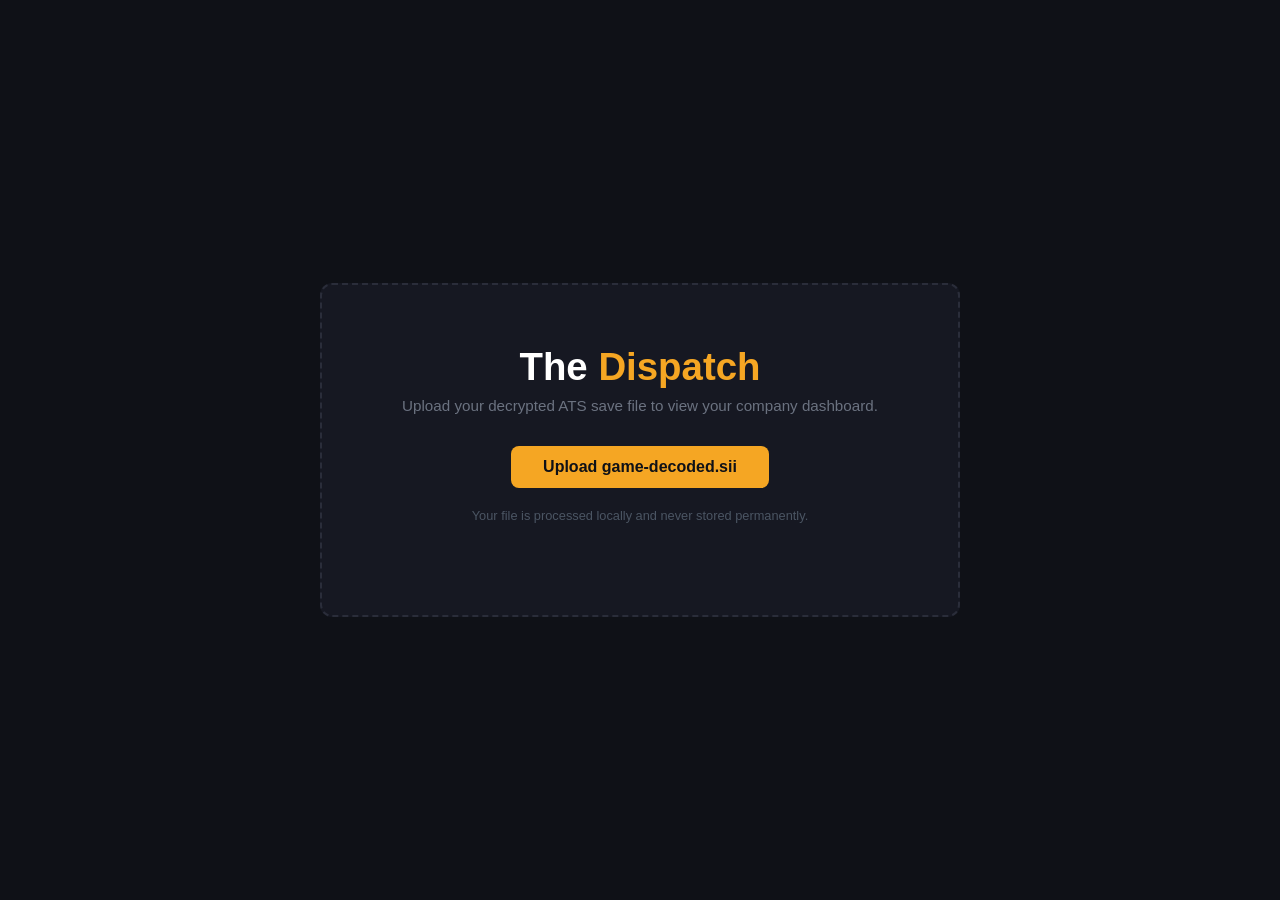
==== templates/index.html @ e6b57cd8 "initial commit: working parser, server, and local client" ====
<!DOCTYPE html>
<html lang="en">
<head>
    <meta charset="UTF-8">
    <meta name="viewport" content="width=device-width, initial-scale=1.0">
    <title>The Dispatch</title>
    <style>
        * { margin: 0; padding: 0; box-sizing: border-box; }
        body {
            background: #0f1117;
            color: #e0e0e0;
            font-family: 'Segoe UI', sans-serif;
            display: flex;
            justify-content: center;
            align-items: center;
            height: 100vh;
        }
        .upload-box {
            text-align: center;
            padding: 60px 80px;
            border: 2px dashed #2a2d3a;
            border-radius: 12px;
            background: #161822;
        }
        h1 {
            font-size: 2.4rem;
            font-weight: 700;
            margin-bottom: 8px;
            color: #ffffff;
        }
        h1 span { color: #f5a623; }
        p {
            color: #6b7280;
            margin-bottom: 32px;
            font-size: 0.95rem;
        }
        .upload-btn {
            display: inline-block;
            background: #f5a623;
            color: #0f1117;
            padding: 12px 32px;
            border-radius: 8px;
            font-weight: 600;
            font-size: 1rem;
            cursor: pointer;
            border: none;
        }
        .upload-btn:hover { background: #e09516; }
        input[type="file"] { display: none; }
        .note {
            margin-top: 20px;
            font-size: 0.8rem;
            color: #4b5563;
        }
    </style>
</head>
<body>
    <div class="upload-box">
        <h1>The <span>Dispatch</span></h1>
        <p>Upload your decrypted ATS save file to view your company dashboard.</p>
        <form method="POST" enctype="multipart/form-data">
            <label class="upload-btn" for="savefile">Upload game-decoded.sii</label>
            <input type="file" id="savefile" name="savefile" accept=".sii" onchange="this.form.submit()">
        </form>
        <p class="note">Your file is processed locally and never stored permanently.</p>
    </div>
</body>
</html>
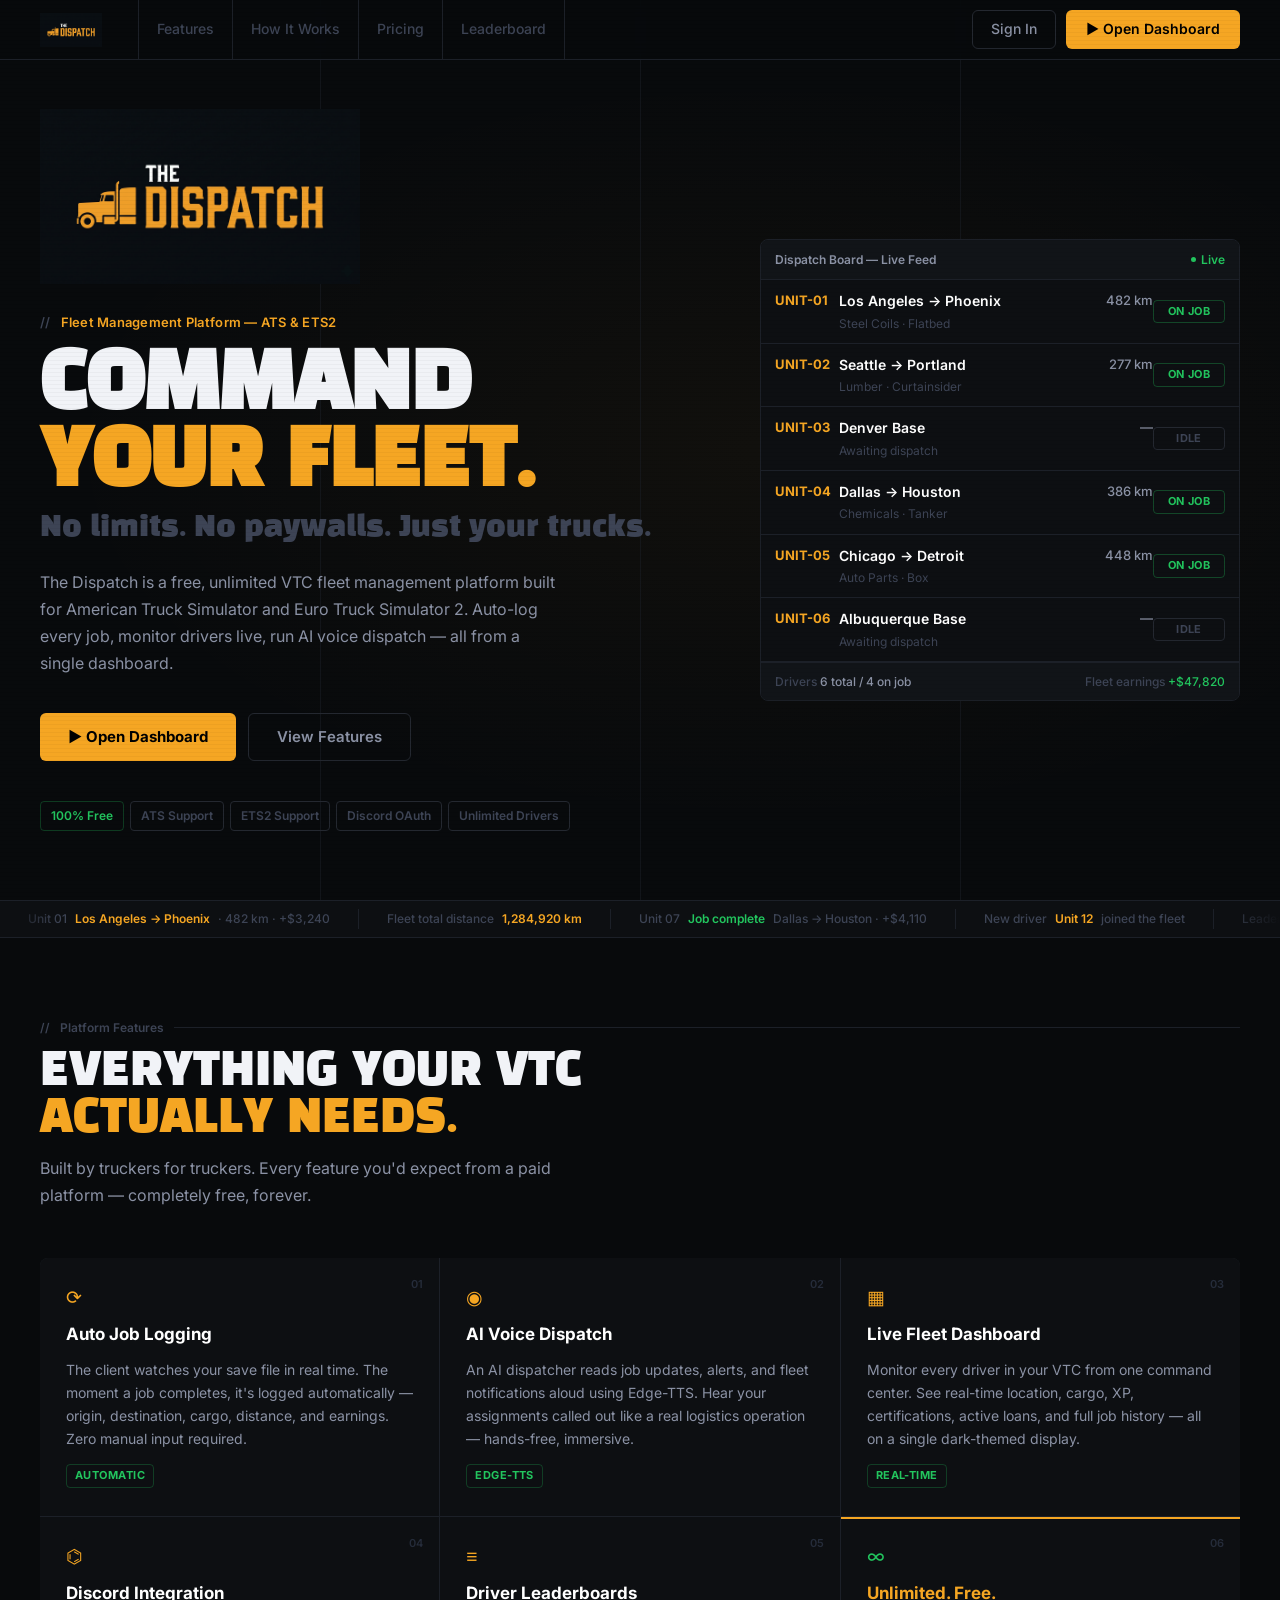
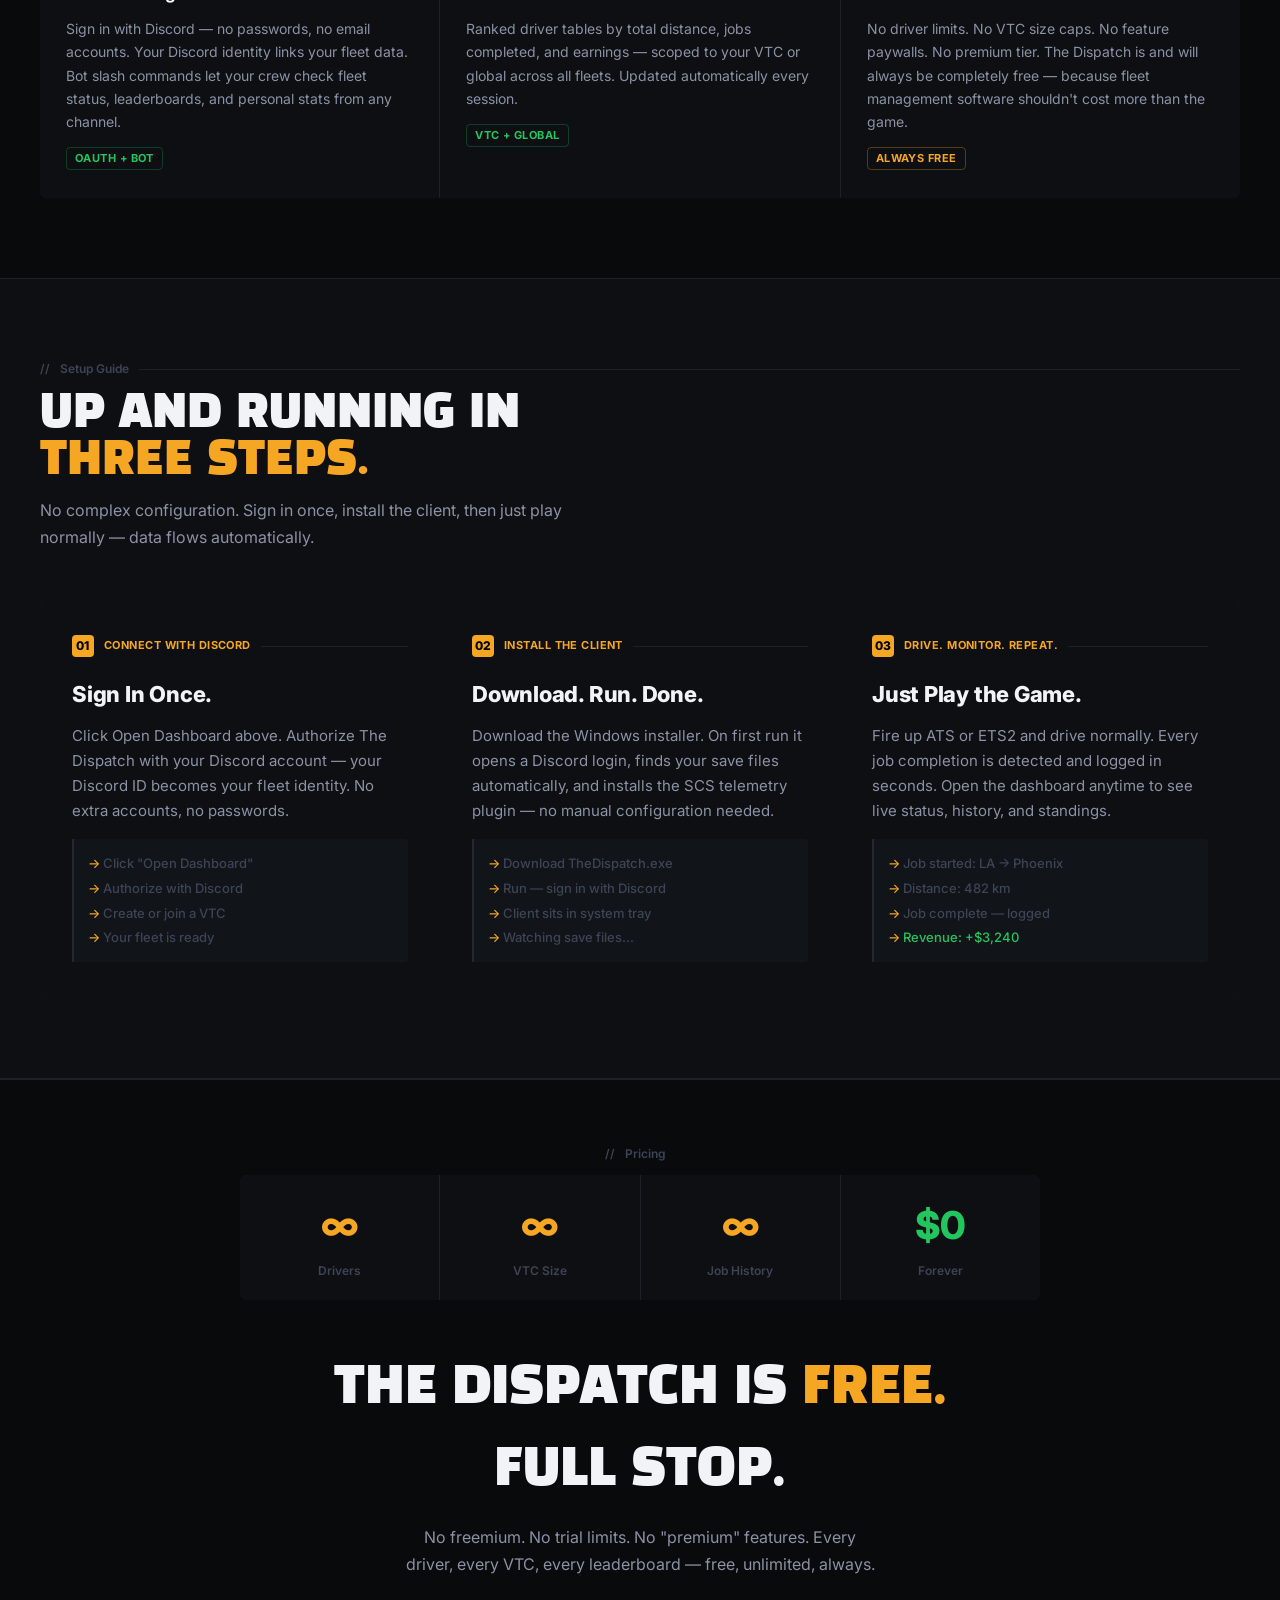
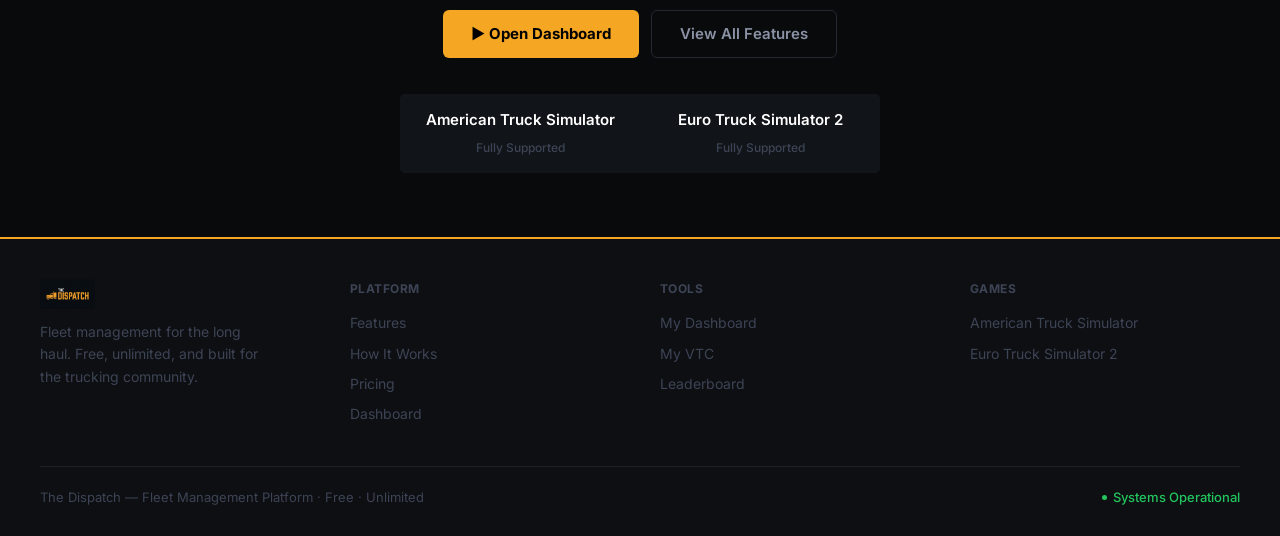
==== commit 0d4f40fa: "major rebuild: landing page, VTC system, auto job logging, leaderboard, UI overhaul" ====
--- a/templates/index.html
+++ b/templates/index.html
@@ -3,66 +3,712 @@
 <head>
     <meta charset="UTF-8">
     <meta name="viewport" content="width=device-width, initial-scale=1.0">
-    <title>The Dispatch</title>
+    <title>The Dispatch — Free VTC Fleet Management for ATS &amp; ETS2</title>
+    <meta name="description" content="The Dispatch is a completely free, unlimited fleet management platform for American Truck Simulator and Euro Truck Simulator 2. Auto job logging, AI voice dispatch, live fleet dashboard.">
+    <link href="https://fonts.googleapis.com/css2?family=Black+Han+Sans&family=Inter:wght@400;500;600;700;800&display=swap" rel="stylesheet">
     <style>
-        * { margin: 0; padding: 0; box-sizing: border-box; }
+        *, *::before, *::after { margin: 0; padding: 0; box-sizing: border-box; }
+        :root {
+            --bg:#080a0c; --bg2:#0d0f12; --bg3:#111418;
+            --border:#1c2028; --border2:#242830;
+            --amber:#f5a623; --amberDim:rgba(245,166,35,0.08); --amberGlow:rgba(245,166,35,0.15);
+            --red:#e53535; --green:#22c55e;
+            --txt:#f1f3f7; --txt2:#8b92a5; --txt3:#3d4455; --txt4:#252c3a;
+        }
+        html { scroll-behavior: smooth; }
         body {
-            background: #0f1117;
-            color: #e0e0e0;
-            font-family: 'Segoe UI', sans-serif;
-            display: flex;
-            justify-content: center;
-            align-items: center;
-            height: 100vh;
-        }
-        .upload-box {
-            text-align: center;
-            padding: 60px 80px;
-            border: 2px dashed #2a2d3a;
-            border-radius: 12px;
-            background: #161822;
-        }
+            background: var(--bg);
+            color: var(--txt);
+            font-family: 'Inter', sans-serif;
+            font-size: 15px;
+            line-height: 1.6;
+            min-height: 100vh;
+            overflow-x: hidden;
+        }
+        body::after {
+            content: '';
+            position: fixed; inset: 0;
+            background: repeating-linear-gradient(0deg, transparent, transparent 3px, rgba(0,0,0,0.03) 3px, rgba(0,0,0,0.03) 4px);
+            pointer-events: none;
+            z-index: 9999;
+        }
+        a { text-decoration: none; color: inherit; }
+
+        /* ─── NAV ─── */
+        nav {
+            position: fixed; top: 0; left: 0; right: 0;
+            z-index: 100; height: 60px;
+            border-bottom: 1px solid var(--border);
+            background: rgba(8,10,12,0.92);
+            backdrop-filter: blur(10px);
+            display: flex; align-items: center; padding: 0 40px; gap: 0;
+        }
+        .nav-logo img { height: 34px; display: block; }
+        .nav-links {
+            display: flex; align-items: center; gap: 0; margin-left: 36px;
+        }
+        .nav-links a {
+            font-size: 14px; font-weight: 500;
+            color: var(--txt3);
+            padding: 0 18px; height: 60px;
+            display: flex; align-items: center;
+            border-right: 1px solid var(--border);
+            transition: color 0.15s;
+        }
+        .nav-links a:first-child { border-left: 1px solid var(--border); }
+        .nav-links a:hover { color: var(--txt); }
+        .nav-right { margin-left: auto; display: flex; align-items: center; gap: 10px; }
+        .nav-cta {
+            font-size: 14px; font-weight: 600;
+            padding: 8px 20px;
+            background: var(--amber); color: #000;
+            border-radius: 6px;
+            transition: background 0.1s;
+        }
+        .nav-cta:hover { background: #e8961a; }
+        .nav-ghost {
+            font-size: 14px; font-weight: 500;
+            padding: 7px 18px;
+            border: 1px solid var(--border2); color: var(--txt2);
+            border-radius: 6px;
+            transition: all 0.1s;
+        }
+        .nav-ghost:hover { border-color: var(--amber); color: var(--amber); }
+
+        /* ─── HERO ─── */
+        .hero {
+            min-height: 100vh;
+            display: flex; align-items: center;
+            padding: 100px 40px 60px;
+            position: relative; overflow: hidden;
+        }
+        .hero::before {
+            content: '';
+            position: absolute; inset: 0;
+            background: radial-gradient(ellipse 80% 60% at 60% 50%, rgba(245,166,35,0.04) 0%, transparent 70%);
+        }
+        .hero-rule { position: absolute; top: 0; bottom: 0; width: 1px; background: var(--border); opacity: 0.5; }
+        .hero-rule:nth-child(1) { left: 25%; }
+        .hero-rule:nth-child(2) { left: 50%; }
+        .hero-rule:nth-child(3) { left: 75%; }
+
+        .hero-inner {
+            max-width: 1400px; margin: 0 auto; width: 100%;
+            display: grid; grid-template-columns: 1fr 480px;
+            gap: 60px; align-items: center;
+            position: relative; z-index: 1;
+        }
+
+        .hero-logo-large {
+            margin-bottom: 28px;
+        }
+        .hero-logo-large img {
+            width: 320px;
+            height: auto;
+            display: block;
+        }
+
+        .hero-eyebrow {
+            font-size: 13px; font-weight: 600;
+            color: var(--amber);
+            margin-bottom: 16px;
+            display: flex; align-items: center; gap: 10px;
+            letter-spacing: 0.02em;
+        }
+        .hero-eyebrow::before { content: '//'; color: var(--txt3); }
+
         h1 {
-            font-size: 2.4rem;
-            font-weight: 700;
-            margin-bottom: 8px;
-            color: #ffffff;
-        }
-        h1 span { color: #f5a623; }
-        p {
-            color: #6b7280;
-            margin-bottom: 32px;
-            font-size: 0.95rem;
-        }
-        .upload-btn {
-            display: inline-block;
-            background: #f5a623;
-            color: #0f1117;
-            padding: 12px 32px;
+            font-family: 'Black Han Sans', sans-serif;
+            font-size: clamp(3.2rem, 6vw, 5.4rem);
+            line-height: 1;
+            text-transform: uppercase;
+            margin-bottom: 10px;
+        }
+        h1 span { color: var(--amber); }
+        .hero-sub {
+            font-family: 'Black Han Sans', sans-serif;
+            font-size: clamp(1.3rem, 2.2vw, 1.8rem);
+            color: var(--txt3);
+            margin-bottom: 24px;
+            line-height: 1.15;
+        }
+        .hero-desc {
+            font-size: 16px; font-weight: 400;
+            color: var(--txt2);
+            line-height: 1.7;
+            max-width: 520px; margin-bottom: 36px;
+        }
+
+        .hero-actions { display: flex; align-items: center; gap: 12px; flex-wrap: wrap; margin-bottom: 40px; }
+        .btn-primary {
+            font-size: 15px; font-weight: 700;
+            padding: 12px 28px;
+            background: var(--amber); color: #000;
+            border-radius: 6px;
+            display: inline-flex; align-items: center; gap: 8px;
+            transition: background 0.1s;
+        }
+        .btn-primary:hover { background: #e8961a; }
+        .btn-secondary {
+            font-size: 15px; font-weight: 600;
+            padding: 11px 28px;
+            border: 1px solid var(--border2); color: var(--txt2);
+            border-radius: 6px;
+            display: inline-flex; align-items: center; gap: 8px;
+            transition: all 0.1s;
+        }
+        .btn-secondary:hover { border-color: var(--amber); color: var(--amber); }
+
+        .hero-badges { display: flex; gap: 6px; flex-wrap: wrap; }
+        .badge {
+            font-size: 12px; font-weight: 600;
+            padding: 4px 10px;
+            border: 1px solid var(--border2); color: var(--txt3);
+            border-radius: 4px;
+        }
+        .badge.grn { color: var(--green); border-color: rgba(34,197,94,0.25); }
+
+        /* dispatch board */
+        .dispatch-board {
+            background: var(--bg2);
+            border: 1px solid var(--border);
             border-radius: 8px;
-            font-weight: 600;
-            font-size: 1rem;
-            cursor: pointer;
-            border: none;
-        }
-        .upload-btn:hover { background: #e09516; }
-        input[type="file"] { display: none; }
-        .note {
-            margin-top: 20px;
-            font-size: 0.8rem;
-            color: #4b5563;
-        }
+            overflow: hidden;
+        }
+        .db-header {
+            padding: 10px 14px;
+            border-bottom: 1px solid var(--border);
+            background: var(--bg3);
+            display: flex; align-items: center; justify-content: space-between;
+        }
+        .db-title { font-size: 12px; font-weight: 600; color: var(--txt2); }
+        .db-live { display: flex; align-items: center; gap: 5px; font-size: 12px; font-weight: 600; color: var(--green); }
+        .db-dot { width: 5px; height: 5px; border-radius: 50%; background: var(--green); animation: blink 1.8s infinite; }
+        @keyframes blink { 0%,100%{opacity:1} 50%{opacity:0.2} }
+
+        .db-rows { padding: 0; }
+        .db-row {
+            display: grid; grid-template-columns: 64px 1fr 72px 72px;
+            gap: 0; padding: 10px 14px;
+            border-bottom: 1px solid var(--border);
+            transition: background 0.2s;
+            animation: slideIn 0.4s both;
+        }
+        .db-row:hover { background: var(--bg3); }
+        .db-unit { font-size: 13px; font-weight: 700; color: var(--amber); }
+        .db-route { font-size: 14px; font-weight: 600; color: #fff; white-space: nowrap; overflow: hidden; text-overflow: ellipsis; }
+        .db-route small { font-size: 12px; color: var(--txt3); display: block; font-weight: 400; margin-top: 1px; }
+        .db-dist { font-size: 13px; font-weight: 500; color: var(--txt2); text-align: right; }
+        .db-status {
+            font-size: 11px; font-weight: 700;
+            padding: 2px 8px;
+            border: 1px solid;
+            text-align: center; border-radius: 4px;
+            text-transform: uppercase; letter-spacing: 0.04em;
+            align-self: center;
+        }
+        .db-status.on { color: var(--green); border-color: rgba(34,197,94,0.3); }
+        .db-status.idle { color: var(--txt3); border-color: var(--border2); }
+        .db-footer {
+            padding: 9px 14px;
+            border-top: 1px solid var(--border);
+            background: var(--bg3);
+            display: flex; justify-content: space-between;
+        }
+        .db-footer span { font-size: 12px; font-weight: 500; color: var(--txt3); }
+        .db-footer .val { color: var(--txt2); }
+        @keyframes slideIn { from{opacity:0;transform:translateX(8px)} to{opacity:1;transform:translateX(0)} }
+
+        /* ─── TICKER ─── */
+        .ticker {
+            height: 38px;
+            border-top: 1px solid var(--border); border-bottom: 1px solid var(--border);
+            background: var(--bg2);
+            overflow: hidden; display: flex; align-items: center; position: relative;
+        }
+        .ticker::before, .ticker::after {
+            content: '';
+            position: absolute; top: 0; bottom: 0; width: 60px; z-index: 2; pointer-events: none;
+        }
+        .ticker::before { left: 0; background: linear-gradient(to right, var(--bg2), transparent); }
+        .ticker::after  { right: 0; background: linear-gradient(to left, var(--bg2), transparent); }
+        .ticker-track {
+            display: flex; align-items: center; gap: 0;
+            white-space: nowrap;
+            animation: ticker 30s linear infinite;
+        }
+        @keyframes ticker { 0%{transform:translateX(0)} 100%{transform:translateX(-50%)} }
+        .ticker-item {
+            font-size: 12px; font-weight: 500;
+            color: var(--txt3); padding: 0 28px;
+            display: flex; align-items: center; gap: 8px;
+            border-right: 1px solid var(--border);
+        }
+        .ticker-item .hi { color: var(--amber); font-weight: 600; }
+        .ticker-item .grn { color: var(--green); font-weight: 600; }
+
+        /* ─── SECTIONS ─── */
+        section { padding: 80px 40px; }
+        .section-inner { max-width: 1400px; margin: 0 auto; }
+        .section-label {
+            font-size: 12px; font-weight: 600;
+            color: var(--txt3);
+            margin-bottom: 12px;
+            display: flex; align-items: center; gap: 10px;
+        }
+        .section-label::before { content: '//'; }
+        .section-label::after { content: ''; flex: 1; height: 1px; background: var(--border); }
+        .section-title {
+            font-family: 'Black Han Sans', sans-serif;
+            font-size: clamp(1.8rem, 3.5vw, 2.8rem);
+            text-transform: uppercase;
+            line-height: 1.05; margin-bottom: 12px;
+        }
+        .section-title span { color: var(--amber); }
+        .section-desc {
+            font-size: 16px; font-weight: 400;
+            color: var(--txt2); max-width: 540px;
+            line-height: 1.7; margin-bottom: 48px;
+        }
+
+        /* ─── FEATURES ─── */
+        .features-grid { display: grid; grid-template-columns: repeat(3,1fr); gap: 1px; background: var(--border); border-radius: 8px; overflow: hidden; }
+        .feat {
+            background: var(--bg2); padding: 28px 26px;
+            position: relative;
+            border-top: 2px solid transparent;
+            transition: background 0.15s, border-color 0.15s;
+        }
+        .feat:hover { background: var(--bg3); border-top-color: var(--amber); }
+        .feat-num { font-size: 11px; font-weight: 600; color: var(--txt4); margin-bottom: 16px; position: absolute; top: 16px; right: 16px; }
+        .feat-icon { font-size: 1.2rem; color: var(--amber); margin-bottom: 14px; line-height: 1; }
+        .feat-name { font-size: 17px; font-weight: 700; margin-bottom: 10px; color: #fff; }
+        .feat-desc { font-size: 14px; font-weight: 400; color: var(--txt2); line-height: 1.65; }
+        .feat-tag {
+            display: inline-block; margin-top: 14px;
+            font-size: 11px; font-weight: 700;
+            color: var(--green); border: 1px solid rgba(34,197,94,0.25);
+            padding: 2px 8px; border-radius: 4px;
+            text-transform: uppercase; letter-spacing: 0.04em;
+        }
+
+        /* ─── HOW IT WORKS ─── */
+        #how { background: var(--bg2); border-top: 1px solid var(--border); border-bottom: 1px solid var(--border); }
+        .steps { display: grid; grid-template-columns: repeat(3,1fr); gap: 0; background: var(--border); border-radius: 8px; overflow: hidden; }
+        .step { background: var(--bg2); padding: 36px 32px; }
+        .step-n {
+            font-size: 11px; font-weight: 700;
+            color: var(--amber);
+            margin-bottom: 20px;
+            display: flex; align-items: center; gap: 10px;
+            text-transform: uppercase; letter-spacing: 0.04em;
+        }
+        .step-n::after { content: ''; flex: 1; height: 1px; background: var(--border); }
+        .step-n span {
+            background: var(--amber); color: #000;
+            width: 22px; height: 22px;
+            display: flex; align-items: center; justify-content: center;
+            font-size: 12px; font-weight: 800; flex-shrink: 0;
+            border-radius: 4px;
+        }
+        .step-title { font-size: 22px; font-weight: 800; margin-bottom: 12px; letter-spacing: -0.01em; }
+        .step-desc { font-size: 15px; font-weight: 400; color: var(--txt2); line-height: 1.65; }
+        .step-detail {
+            margin-top: 16px; padding: 12px 14px;
+            background: var(--bg3); border-left: 2px solid var(--border2);
+            border-radius: 0 4px 4px 0;
+        }
+        .step-detail code {
+            font-family: 'Inter', sans-serif;
+            font-size: 13px; font-weight: 500;
+            color: var(--txt3);
+            display: block; line-height: 1.9;
+        }
+        .step-detail code .hi { color: var(--amber); }
+
+        /* ─── FREE BANNER ─── */
+        .free-banner { background: var(--bg); border-top: 1px solid var(--border); padding: 64px 40px; text-align: center; }
+        .free-banner .section-inner { display: flex; flex-direction: column; align-items: center; }
+        .free-grid { display: flex; gap: 1px; background: var(--border); margin: 0 auto 48px; max-width: 800px; width: 100%; border-radius: 8px; overflow: hidden; }
+        .free-item { flex: 1; background: var(--bg2); padding: 20px 16px; text-align: center; }
+        .free-item .num { font-size: 2.4rem; font-weight: 800; color: var(--amber); letter-spacing: -0.02em; }
+        .free-item .lbl { font-size: 12px; font-weight: 600; color: var(--txt3); margin-top: 4px; }
+        .free-headline { font-family: 'Black Han Sans', sans-serif; font-size: clamp(2rem,4vw,3.2rem); text-transform: uppercase; margin-bottom: 12px; }
+        .free-sub { font-size: 16px; font-weight: 400; color: var(--txt2); margin-bottom: 32px; max-width: 480px; line-height: 1.7; }
+
+        .compat { display: flex; justify-content: center; gap: 0; background: var(--border); max-width: 480px; margin: 0 auto; width: 100%; border-radius: 6px; overflow: hidden; }
+        .compat-item { flex: 1; background: var(--bg3); padding: 14px 20px; text-align: center; }
+        .compat-item .game { font-size: 15px; font-weight: 600; color: #fff; display: block; margin-bottom: 3px; }
+        .compat-item .sub { font-size: 12px; font-weight: 500; color: var(--txt3); }
+
+        /* ─── FOOTER ─── */
+        footer { border-top: 2px solid var(--amber); background: var(--bg2); padding: 40px 40px 28px; }
+        .footer-inner { max-width: 1400px; margin: 0 auto; }
+        .footer-top { display: grid; grid-template-columns: 1fr 1fr 1fr 1fr; gap: 40px; margin-bottom: 32px; }
+        .footer-brand img { height: 30px; margin-bottom: 12px; display: block; }
+        .footer-brand p { font-size: 14px; font-weight: 400; color: var(--txt3); line-height: 1.6; max-width: 220px; }
+        .footer-col h4 { font-size: 12px; font-weight: 700; color: var(--txt3); margin-bottom: 14px; text-transform: uppercase; letter-spacing: 0.04em; }
+        .footer-col a { display: block; font-size: 14px; font-weight: 400; color: var(--txt3); margin-bottom: 8px; transition: color 0.1s; }
+        .footer-col a:hover { color: var(--amber); }
+        .footer-bottom { display: flex; align-items: center; justify-content: space-between; border-top: 1px solid var(--border); padding-top: 20px; }
+        .footer-copy { font-size: 13px; font-weight: 400; color: var(--txt3); }
+        .footer-status { display: flex; align-items: center; gap: 6px; font-size: 13px; font-weight: 500; color: var(--green); }
+        .footer-sdot { width: 5px; height: 5px; border-radius: 50%; background: var(--green); animation: blink 2s infinite; }
+
+        /* ─── RESPONSIVE ─── */
+        @media (max-width: 1024px) {
+            .hero-inner { grid-template-columns: 1fr; gap: 40px; }
+            .dispatch-board { max-width: 480px; }
+            .features-grid { grid-template-columns: repeat(2,1fr); }
+            .steps { grid-template-columns: 1fr; }
+            .footer-top { grid-template-columns: 1fr 1fr; gap: 28px; }
+        }
+        @media (max-width: 640px) {
+            section { padding: 60px 20px; }
+            .hero { padding: 80px 20px 48px; }
+            nav { padding: 0 20px; }
+            .nav-links { display: none; }
+            .features-grid { grid-template-columns: 1fr; }
+            .free-grid { flex-direction: column; }
+            footer { padding: 32px 20px 20px; }
+            .footer-top { grid-template-columns: 1fr; }
+            .hero-logo-large img { width: 220px; }
+        }
+
+        @keyframes fadeUp { from{opacity:0;transform:translateY(10px)} to{opacity:1;transform:translateY(0)} }
+        .fade-up { animation: fadeUp 0.5s both; }
+        .fade-up:nth-child(2){animation-delay:0.06s}
+        .fade-up:nth-child(3){animation-delay:0.12s}
+        .fade-up:nth-child(4){animation-delay:0.18s}
+        .fade-up:nth-child(5){animation-delay:0.24s}
+        .fade-up:nth-child(6){animation-delay:0.30s}
     </style>
 </head>
 <body>
-    <div class="upload-box">
-        <h1>The <span>Dispatch</span></h1>
-        <p>Upload your decrypted ATS save file to view your company dashboard.</p>
-        <form method="POST" enctype="multipart/form-data">
-            <label class="upload-btn" for="savefile">Upload game-decoded.sii</label>
-            <input type="file" id="savefile" name="savefile" accept=".sii" onchange="this.form.submit()">
-        </form>
-        <p class="note">Your file is processed locally and never stored permanently.</p>
+
+<!-- ─── NAV ─── -->
+<nav>
+    <a class="nav-logo" href="/"><img src="/static/logo.png" alt="The Dispatch"></a>
+    <div class="nav-links">
+        <a href="#features">Features</a>
+        <a href="#how">How It Works</a>
+        <a href="#free">Pricing</a>
+        <a href="/leaderboard">Leaderboard</a>
     </div>
+    <div class="nav-right">
+        <a class="nav-ghost" href="/auth/login">Sign In</a>
+        <a class="nav-cta" href="/auth/login?next=/dashboard">▶ Open Dashboard</a>
+    </div>
+</nav>
+
+<!-- ─── HERO ─── -->
+<section class="hero">
+    <div class="hero-rule"></div>
+    <div class="hero-rule"></div>
+    <div class="hero-rule"></div>
+
+    <div class="hero-inner">
+        <div class="hero-left">
+            <div class="hero-logo-large">
+                <img src="/static/logo.png" alt="The Dispatch">
+            </div>
+            <div class="hero-eyebrow">Fleet Management Platform — ATS &amp; ETS2</div>
+            <h1>COMMAND<br><span>YOUR FLEET.</span></h1>
+            <div class="hero-sub">No limits. No paywalls. Just your trucks.</div>
+            <p class="hero-desc">
+                The Dispatch is a free, unlimited VTC fleet management platform built for American Truck Simulator and Euro Truck Simulator 2. Auto-log every job, monitor drivers live, run AI voice dispatch — all from a single dashboard.
+            </p>
+            <div class="hero-actions">
+                <a class="btn-primary" href="/auth/login?next=/dashboard">▶ Open Dashboard</a>
+                <a class="btn-secondary" href="#features">View Features</a>
+            </div>
+            <div class="hero-badges">
+                <span class="badge grn">100% Free</span>
+                <span class="badge">ATS Support</span>
+                <span class="badge">ETS2 Support</span>
+                <span class="badge">Discord OAuth</span>
+                <span class="badge">Unlimited Drivers</span>
+            </div>
+        </div>
+
+        <div class="dispatch-board">
+            <div class="db-header">
+                <span class="db-title">Dispatch Board — Live Feed</span>
+                <span class="db-live"><span class="db-dot"></span>Live</span>
+            </div>
+            <div class="db-rows" id="db-rows">
+                <div class="db-row fade-up">
+                    <div class="db-unit">UNIT-01</div>
+                    <div class="db-route">Los Angeles → Phoenix<small>Steel Coils · Flatbed</small></div>
+                    <div class="db-dist">482 km</div>
+                    <div class="db-status on">On Job</div>
+                </div>
+                <div class="db-row fade-up">
+                    <div class="db-unit">UNIT-02</div>
+                    <div class="db-route">Seattle → Portland<small>Lumber · Curtainsider</small></div>
+                    <div class="db-dist">277 km</div>
+                    <div class="db-status on">On Job</div>
+                </div>
+                <div class="db-row fade-up">
+                    <div class="db-unit">UNIT-03</div>
+                    <div class="db-route">Denver Base<small>Awaiting dispatch</small></div>
+                    <div class="db-dist">—</div>
+                    <div class="db-status idle">Idle</div>
+                </div>
+                <div class="db-row fade-up">
+                    <div class="db-unit">UNIT-04</div>
+                    <div class="db-route">Dallas → Houston<small>Chemicals · Tanker</small></div>
+                    <div class="db-dist">386 km</div>
+                    <div class="db-status on">On Job</div>
+                </div>
+                <div class="db-row fade-up">
+                    <div class="db-unit">UNIT-05</div>
+                    <div class="db-route">Chicago → Detroit<small>Auto Parts · Box</small></div>
+                    <div class="db-dist">448 km</div>
+                    <div class="db-status on">On Job</div>
+                </div>
+                <div class="db-row fade-up">
+                    <div class="db-unit">UNIT-06</div>
+                    <div class="db-route">Albuquerque Base<small>Awaiting dispatch</small></div>
+                    <div class="db-dist">—</div>
+                    <div class="db-status idle">Idle</div>
+                </div>
+            </div>
+            <div class="db-footer">
+                <span>Drivers <span class="val">6 total / 4 on job</span></span>
+                <span>Fleet earnings <span class="val" style="color:var(--green)">+$47,820</span></span>
+            </div>
+        </div>
+    </div>
+</section>
+
+<!-- ─── TICKER ─── -->
+<div class="ticker">
+    <div class="ticker-track" id="ticker">
+        <span class="ticker-item">Unit 01 <span class="hi">Los Angeles → Phoenix</span> · 482 km · +$3,240</span>
+        <span class="ticker-item">Fleet total distance <span class="hi">1,284,920 km</span></span>
+        <span class="ticker-item">Unit 07 <span class="grn">Job complete</span> Dallas → Houston · +$4,110</span>
+        <span class="ticker-item">New driver <span class="hi">Unit 12</span> joined the fleet</span>
+        <span class="ticker-item">Leaderboard <span class="hi">Unit 03</span> leads this week · 14,820 km</span>
+        <span class="ticker-item">Voice dispatch <span class="grn">active</span> — AI dispatcher online</span>
+        <span class="ticker-item">Unit 04 <span class="hi">Seattle → Portland</span> · 277 km · +$2,880</span>
+        <span class="ticker-item">The Dispatch <span class="hi">v1.0</span> — Free. Unlimited. Always.</span>
+        <span class="ticker-item">Unit 01 <span class="hi">Los Angeles → Phoenix</span> · 482 km · +$3,240</span>
+        <span class="ticker-item">Fleet total distance <span class="hi">1,284,920 km</span></span>
+        <span class="ticker-item">Unit 07 <span class="grn">Job complete</span> Dallas → Houston · +$4,110</span>
+        <span class="ticker-item">New driver <span class="hi">Unit 12</span> joined the fleet</span>
+        <span class="ticker-item">Leaderboard <span class="hi">Unit 03</span> leads this week · 14,820 km</span>
+        <span class="ticker-item">Voice dispatch <span class="grn">active</span> — AI dispatcher online</span>
+        <span class="ticker-item">Unit 04 <span class="hi">Seattle → Portland</span> · 277 km · +$2,880</span>
+        <span class="ticker-item">The Dispatch <span class="hi">v1.0</span> — Free. Unlimited. Always.</span>
+    </div>
+</div>
+
+<!-- ─── FEATURES ─── -->
+<section id="features">
+    <div class="section-inner">
+        <div class="section-label">Platform Features</div>
+        <div class="section-title">EVERYTHING YOUR VTC<br><span>ACTUALLY NEEDS.</span></div>
+        <div class="section-desc">Built by truckers for truckers. Every feature you'd expect from a paid platform — completely free, forever.</div>
+
+        <div class="features-grid">
+            <div class="feat fade-up">
+                <div class="feat-num">01</div>
+                <div class="feat-icon">⟳</div>
+                <div class="feat-name">Auto Job Logging</div>
+                <div class="feat-desc">The client watches your save file in real time. The moment a job completes, it's logged automatically — origin, destination, cargo, distance, and earnings. Zero manual input required.</div>
+                <span class="feat-tag">Automatic</span>
+            </div>
+            <div class="feat fade-up">
+                <div class="feat-num">02</div>
+                <div class="feat-icon">◉</div>
+                <div class="feat-name">AI Voice Dispatch</div>
+                <div class="feat-desc">An AI dispatcher reads job updates, alerts, and fleet notifications aloud using Edge-TTS. Hear your assignments called out like a real logistics operation — hands-free, immersive.</div>
+                <span class="feat-tag">Edge-TTS</span>
+            </div>
+            <div class="feat fade-up">
+                <div class="feat-num">03</div>
+                <div class="feat-icon">▦</div>
+                <div class="feat-name">Live Fleet Dashboard</div>
+                <div class="feat-desc">Monitor every driver in your VTC from one command center. See real-time location, cargo, XP, certifications, active loans, and full job history — all on a single dark-themed display.</div>
+                <span class="feat-tag">Real-Time</span>
+            </div>
+            <div class="feat fade-up">
+                <div class="feat-num">04</div>
+                <div class="feat-icon">⌬</div>
+                <div class="feat-name">Discord Integration</div>
+                <div class="feat-desc">Sign in with Discord — no passwords, no email accounts. Your Discord identity links your fleet data. Bot slash commands let your crew check fleet status, leaderboards, and personal stats from any channel.</div>
+                <span class="feat-tag">OAuth + Bot</span>
+            </div>
+            <div class="feat fade-up">
+                <div class="feat-num">05</div>
+                <div class="feat-icon">≡</div>
+                <div class="feat-name">Driver Leaderboards</div>
+                <div class="feat-desc">Ranked driver tables by total distance, jobs completed, and earnings — scoped to your VTC or global across all fleets. Updated automatically every session.</div>
+                <span class="feat-tag">VTC + Global</span>
+            </div>
+            <div class="feat fade-up" style="border-top:2px solid var(--amber)">
+                <div class="feat-num">06</div>
+                <div class="feat-icon" style="color:var(--green)">∞</div>
+                <div class="feat-name" style="color:var(--amber)">Unlimited. Free.</div>
+                <div class="feat-desc">No driver limits. No VTC size caps. No feature paywalls. No premium tier. The Dispatch is and will always be completely free — because fleet management software shouldn't cost more than the game.</div>
+                <span class="feat-tag" style="color:var(--amber);border-color:rgba(245,166,35,0.3)">Always Free</span>
+            </div>
+        </div>
+    </div>
+</section>
+
+<!-- ─── HOW IT WORKS ─── -->
+<section id="how">
+    <div class="section-inner">
+        <div class="section-label">Setup Guide</div>
+        <div class="section-title">UP AND RUNNING IN<br><span>THREE STEPS.</span></div>
+        <div class="section-desc">No complex configuration. Sign in once, install the client, then just play normally — data flows automatically.</div>
+
+        <div class="steps">
+            <div class="step">
+                <div class="step-n"><span>01</span>Connect with Discord</div>
+                <div class="step-title">Sign In Once.</div>
+                <div class="step-desc">
+                    Click Open Dashboard above. Authorize The Dispatch with your Discord account — your Discord ID becomes your fleet identity. No extra accounts, no passwords.
+                </div>
+                <div class="step-detail">
+                    <code><span class="hi">→</span> Click "Open Dashboard"</code>
+                    <code><span class="hi">→</span> Authorize with Discord</code>
+                    <code><span class="hi">→</span> Create or join a VTC</code>
+                    <code><span class="hi">→</span> Your fleet is ready</code>
+                </div>
+            </div>
+            <div class="step">
+                <div class="step-n"><span>02</span>Install the Client</div>
+                <div class="step-title">Download. Run. Done.</div>
+                <div class="step-desc">
+                    Download the Windows installer. On first run it opens a Discord login, finds your save files automatically, and installs the SCS telemetry plugin — no manual configuration needed.
+                </div>
+                <div class="step-detail">
+                    <code><span class="hi">→</span> Download TheDispatch.exe</code>
+                    <code><span class="hi">→</span> Run — sign in with Discord</code>
+                    <code><span class="hi">→</span> Client sits in system tray</code>
+                    <code><span class="hi">→</span> Watching save files...</code>
+                </div>
+            </div>
+            <div class="step">
+                <div class="step-n"><span>03</span>Drive. Monitor. Repeat.</div>
+                <div class="step-title">Just Play the Game.</div>
+                <div class="step-desc">
+                    Fire up ATS or ETS2 and drive normally. Every job completion is detected and logged in seconds. Open the dashboard anytime to see live status, history, and standings.
+                </div>
+                <div class="step-detail">
+                    <code><span class="hi">→</span> Job started: LA → Phoenix</code>
+                    <code><span class="hi">→</span> Distance: 482 km</code>
+                    <code><span class="hi">→</span> Job complete — logged</code>
+                    <code style="color:var(--green)"><span class="hi">→</span> Revenue: +$3,240</code>
+                </div>
+            </div>
+        </div>
+    </div>
+</section>
+
+<!-- ─── FREE BANNER ─── -->
+<section id="free" class="free-banner">
+    <div class="section-inner">
+        <div class="section-label" style="justify-content:center;max-width:400px">Pricing</div>
+
+        <div class="free-grid">
+            <div class="free-item">
+                <div class="num">∞</div>
+                <div class="lbl">Drivers</div>
+            </div>
+            <div class="free-item">
+                <div class="num">∞</div>
+                <div class="lbl">VTC Size</div>
+            </div>
+            <div class="free-item">
+                <div class="num">∞</div>
+                <div class="lbl">Job History</div>
+            </div>
+            <div class="free-item">
+                <div class="num" style="color:var(--green)">$0</div>
+                <div class="lbl">Forever</div>
+            </div>
+        </div>
+
+        <div class="free-headline">THE DISPATCH IS <span style="color:var(--amber)">FREE.</span><br>FULL STOP.</div>
+        <p class="free-sub">No freemium. No trial limits. No "premium" features. Every driver, every VTC, every leaderboard — free, unlimited, always.</p>
+
+        <div style="display:flex;gap:12px;justify-content:center;flex-wrap:wrap;margin-bottom:36px">
+            <a class="btn-primary" href="/auth/login?next=/dashboard">▶ Open Dashboard</a>
+            <a class="btn-secondary" href="#features">View All Features</a>
+        </div>
+
+        <div class="compat">
+            <div class="compat-item">
+                <span class="game">American Truck Simulator</span>
+                <span class="sub">Fully Supported</span>
+            </div>
+            <div class="compat-item">
+                <span class="game">Euro Truck Simulator 2</span>
+                <span class="sub">Fully Supported</span>
+            </div>
+        </div>
+    </div>
+</section>
+
+<!-- ─── FOOTER ─── -->
+<footer>
+    <div class="footer-inner">
+        <div class="footer-top">
+            <div class="footer-brand">
+                <img src="/static/logo.png" alt="The Dispatch">
+                <p>Fleet management for the long haul. Free, unlimited, and built for the trucking community.</p>
+            </div>
+            <div class="footer-col">
+                <h4>Platform</h4>
+                <a href="#features">Features</a>
+                <a href="#how">How It Works</a>
+                <a href="#free">Pricing</a>
+                <a href="/dashboard">Dashboard</a>
+            </div>
+            <div class="footer-col">
+                <h4>Tools</h4>
+                <a href="/auth/login?next=/dashboard">My Dashboard</a>
+                <a href="/vtc">My VTC</a>
+                <a href="/leaderboard">Leaderboard</a>
+            </div>
+            <div class="footer-col">
+                <h4>Games</h4>
+                <a href="#how">American Truck Simulator</a>
+                <a href="#how">Euro Truck Simulator 2</a>
+            </div>
+        </div>
+        <div class="footer-bottom">
+            <span class="footer-copy">The Dispatch — Fleet Management Platform · Free · Unlimited</span>
+            <div class="footer-status"><span class="footer-sdot"></span>Systems Operational</div>
+        </div>
+    </div>
+</footer>
+
+<script>
+document.querySelectorAll('.db-row').forEach((row, i) => {
+    row.style.animationDelay = (i * 0.08) + 's';
+});
+
+const obs = new IntersectionObserver((entries) => {
+    entries.forEach(e => {
+        if (e.isIntersecting) {
+            e.target.style.opacity = '1';
+            e.target.style.transform = 'translateY(0)';
+        }
+    });
+}, { threshold: 0.1 });
+
+document.querySelectorAll('.feat, .step').forEach(el => {
+    el.style.opacity = '0';
+    el.style.transform = 'translateY(12px)';
+    el.style.transition = 'opacity 0.4s, transform 0.4s';
+    obs.observe(el);
+});
+</script>
+
 </body>
-</html>+</html>
